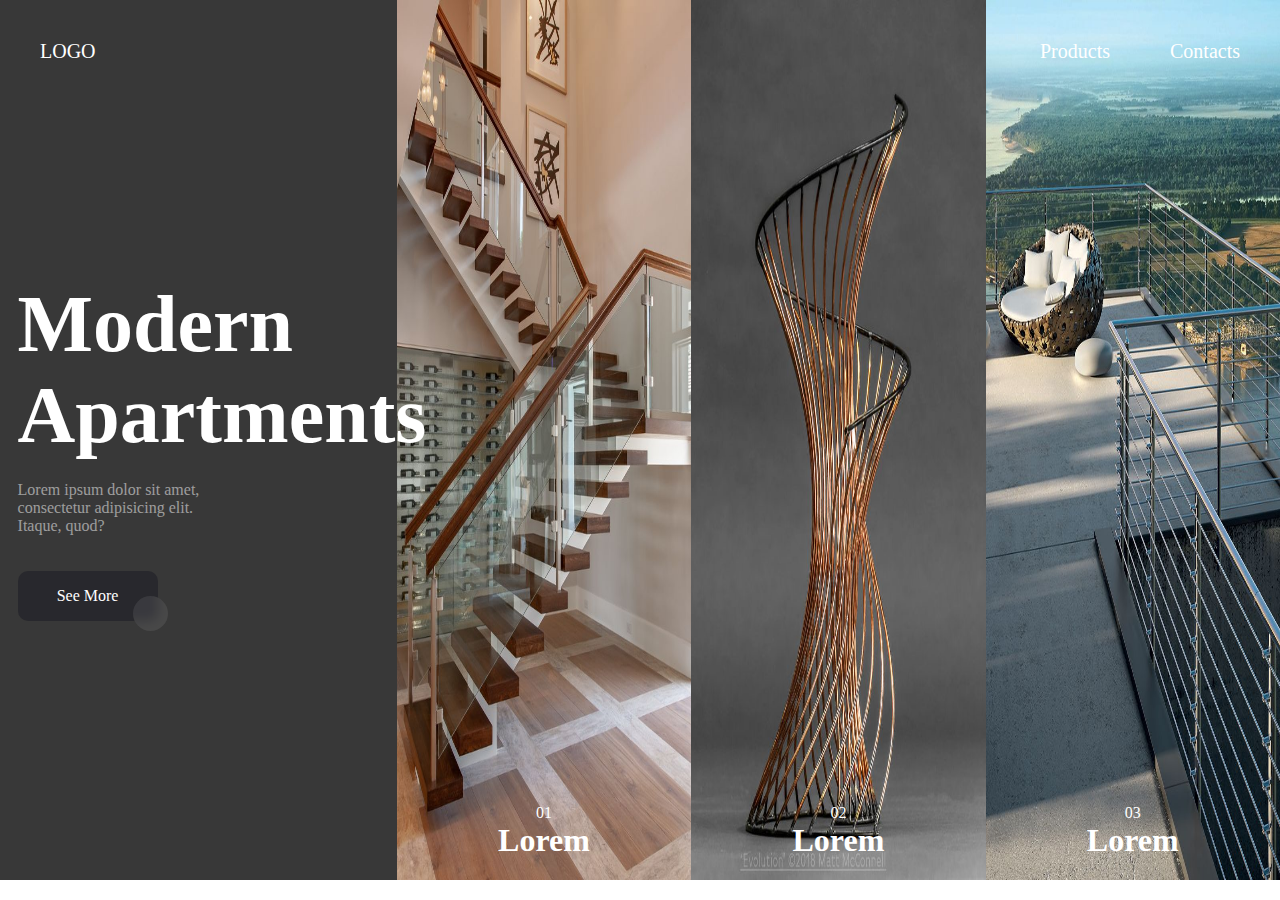
==== index.html @ 2d9adb3d "sadasd" ====
<!DOCTYPE html>
<html lang="en">
  <head>
    <meta charset="UTF-8" />
    <meta name="viewport" content="width=device-width, initial-scale=1.0" />
    <link rel="stylesheet" href="css/index.css" />
    <link rel="stylesheet" href="css/indexOptimized.css">
    <title>Document</title>
  </head>
  <body>
    <div class="wrapper">
      <nav>
        <ul>
          <div>
            <a href="index.html">LOGO</a>
          </div>
          <div>
            <li><a href="products.html">Products</a></li>
            <li><a href="contacts.html">Contacts</a></li>
          </div>
        </ul>
      </nav>
      <section class="TextAndButton">
        <h1>Modern Apartments</h1>
        <p>
          Lorem ipsum dolor sit amet, consectetur adipisicing elit. Itaque,
          quod?
        </p>
        <br />
        <br />
        <button><a href="products.html">See More</a></button>
      </section>
      <div class="wrapperGrid">
        <!-- <div class="TextANdButton">adasdsaasdasdasdasdasdasdasdasdsa</div> -->
        <div class="welcomePartMain"></div>
        <div class="welcomePart">
          <img src="images/Main Pages/Home decor Modern piller ideas - free interior decoration ideas.jpeg" alt="" />
          <div class="Info">
            <p>01</p>
            <h1>Lorem</h1>
          </div>
        </div>
        <div class="welcomePart">
          <img src="images/Main Pages/Sculpture — McConnell Studios.jpeg" alt="" />
          <div class="Info">
            <p>02</p>
            <h1>Lorem</h1>
          </div>
        </div>
        <div class="welcomePart">
          <img src="images/Main Pages/Stainless Railing _ Round Bars.jpeg" alt="" />
          <div class="Info">
            <p>03</p>
            <h1>Lorem</h1>
          </div>
        </div>
      </div>
    </div>
  </body>
</html>
---- css/index.css ----
/* Colors */
:root {
  --main-color: rgb(56, 56, 56);
}
*,
*::before,
::after {
  box-sizing: border-box;
  margin: 0;
  padding: 0;
}
.wrapper {
  position: relative;
}
.TextAndButton {
  position: absolute;
  top: 50%;
  left: 17%;
  transform: translate(-50%, -50%);
  z-index: 3;
  width: 400px;
}
.TextAndButton h1 {
  width: 550px;
  font-size: 80px;
  color: white;
}
.TextAndButton p {
  width: 200px;
  color: rgba(255, 255, 255, 0.521);
  margin-top: 20px;
}
.TextAndButton a {
  color: white;
  text-decoration: none;
}
.wrapper nav {
  position: absolute;
  width: 100%;
  z-index: 3;
}

.wrapper nav ul {
  display: flex;
  justify-content: space-between;
  padding: 40px;
  font-size: 20px;
  list-style: none;
}
.wrapper nav ul div {
  display: flex;
}
.wrapper nav ul div:nth-child(2) {
  display: flex;
  justify-content: space-between;
  width: 200px;
}
.wrapper nav ul div a {
  color: white;
  text-decoration: none;
}
.wrapperGrid {
  height: 100vh;
  display: grid;
  grid-template-columns: 31% 23% 23% 23%;
}
.wrapper .welcomePartMain {
  background-color: var(--main-color);
}
.welcomePart {
  transition: 500ms;
}
.welcomePart .Info {
  margin-top: -80px;
  color: white;
  display: flex;
  flex-direction: column;
  align-items: center;
}
.wrapper .welcomePart img {
  width: 100%;
  height: 100%;
}
.welcomePart:hover {
  opacity: 0.9;
  transition: 500ms;
}
/* CSS */
button {
  all: unset;
  width: 100px;
  height: 30px;
  font-size: 16px;
  background: transparent;
  border: none;
  position: relative;
  color: #f0f0f0;
  cursor: pointer;
  z-index: 1;
  padding: 10px 20px;
  display: flex;
  align-items: center;
  justify-content: center;
  white-space: nowrap;
  user-select: none;
  -webkit-user-select: none;
  touch-action: manipulation;
}

button::after,
button::before {
  content: "";
  position: absolute;
  bottom: 0;
  right: 0;
  z-index: -99999;
  transition: all 0.4s;
}

button::before {
  transform: translate(0%, 0%);
  width: 100%;
  height: 100%;
  background: #28282d;
  border-radius: 10px;
}

button::after {
  transform: translate(10px, 10px);
  width: 35px;
  height: 35px;
  background: #ffffff15;
  backdrop-filter: blur(5px);
  -webkit-backdrop-filter: blur(5px);
  border-radius: 50px;
}

button:hover::before {
  transform: translate(5%, 20%);
  width: 110%;
  height: 110%;
}

button:hover::after {
  border-radius: 10px;
  transform: translate(0, 0);
  width: 100%;
  height: 100%;
}

button:active::after {
  transition: 0s;
  transform: translate(0, 5%);
}
---- css/indexOptimized.css ----
/* Media Query для маленьких экранов (мобильные устройства) до 750px */
@media only screen and (max-width: 750px) {
    .wrapperGrid {
        display: block;
    }

    .welcomePart,
    .welcomePartMain {
        width: 100%;
        height: 100vh;
        margin-bottom: 20px;
    }

    .TextAndButton {
        left: 50%;
        transform: translateX(-50%);
        width: 80%;
        text-align: center;
    }

    .TextAndButton h1 {
        font-size: 40px;
        width: auto;
    }

    .TextAndButton p {
        width: 100%;
    }

    .wrapper nav ul {
        padding: 20px;
        font-size: 16px;
    }

    .welcomePart {
        display: block;
    }
}

/* Media Query для остальных экранов (планшеты, десктопы) от 751px */
@media only screen and (min-width: 751px) {

    .welcomePart,
    .welcomePartMain {
        width: 100%;
        height: auto;
        margin-bottom: 20px;
    }

    .TextAndButton {
        left: 17%;
        transform: translate(-50%, -50%);
        width: 400px;
        text-align: left;
    }

    .TextAndButton h1 {
        font-size: 80px;
        width: 550px;
    }

    .TextAndButton p {
        width: 200px;
    }

    .wrapper nav ul {
        padding: 40px;
        font-size: 20px;
    }

    .welcomePart {
        display: block;
    }
}
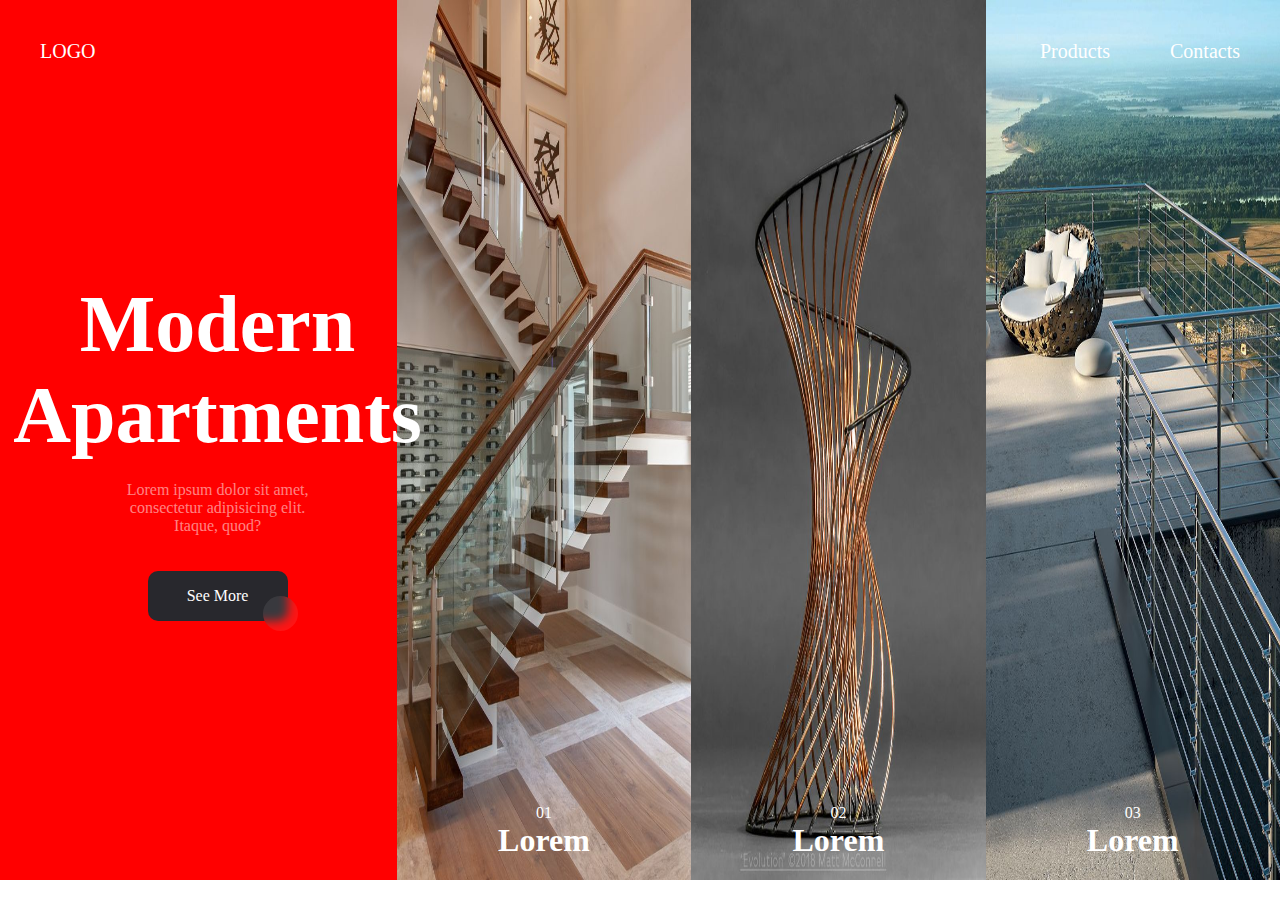
==== commit ba312a62: "newUP" ====
--- a/index.html
+++ b/index.html
@@ -31,7 +31,6 @@
         <button><a href="products.html">See More</a></button>
       </section>
       <div class="wrapperGrid">
-        <!-- <div class="TextANdButton">adasdsaasdasdasdasdasdasdasdasdsa</div> -->
         <div class="welcomePartMain"></div>
         <div class="welcomePart">
           <img src="images/Main Pages/Home decor Modern piller ideas - free interior decoration ideas.jpeg" alt="" />
--- a/css/index.css
+++ b/css/index.css
@@ -15,18 +15,23 @@
 .TextAndButton {
   position: absolute;
   top: 50%;
-  left: 17%;
+  left: 17px;
   transform: translate(-50%, -50%);
+  display: flex;
+  flex-direction: column;
+  align-items: center;
   z-index: 3;
-  width: 400px;
+  /* width:600px; */
 }
 .TextAndButton h1 {
   width: 550px;
+  text-align: center;
   font-size: 80px;
   color: white;
 }
 .TextAndButton p {
-  width: 200px;
+  text-align: center;
+  width:550px;
   color: rgba(255, 255, 255, 0.521);
   margin-top: 20px;
 }
@@ -65,7 +70,7 @@
   grid-template-columns: 31% 23% 23% 23%;
 }
 .wrapper .welcomePartMain {
-  background-color: var(--main-color);
+  background-color: red;
 }
 .welcomePart {
   transition: 500ms;
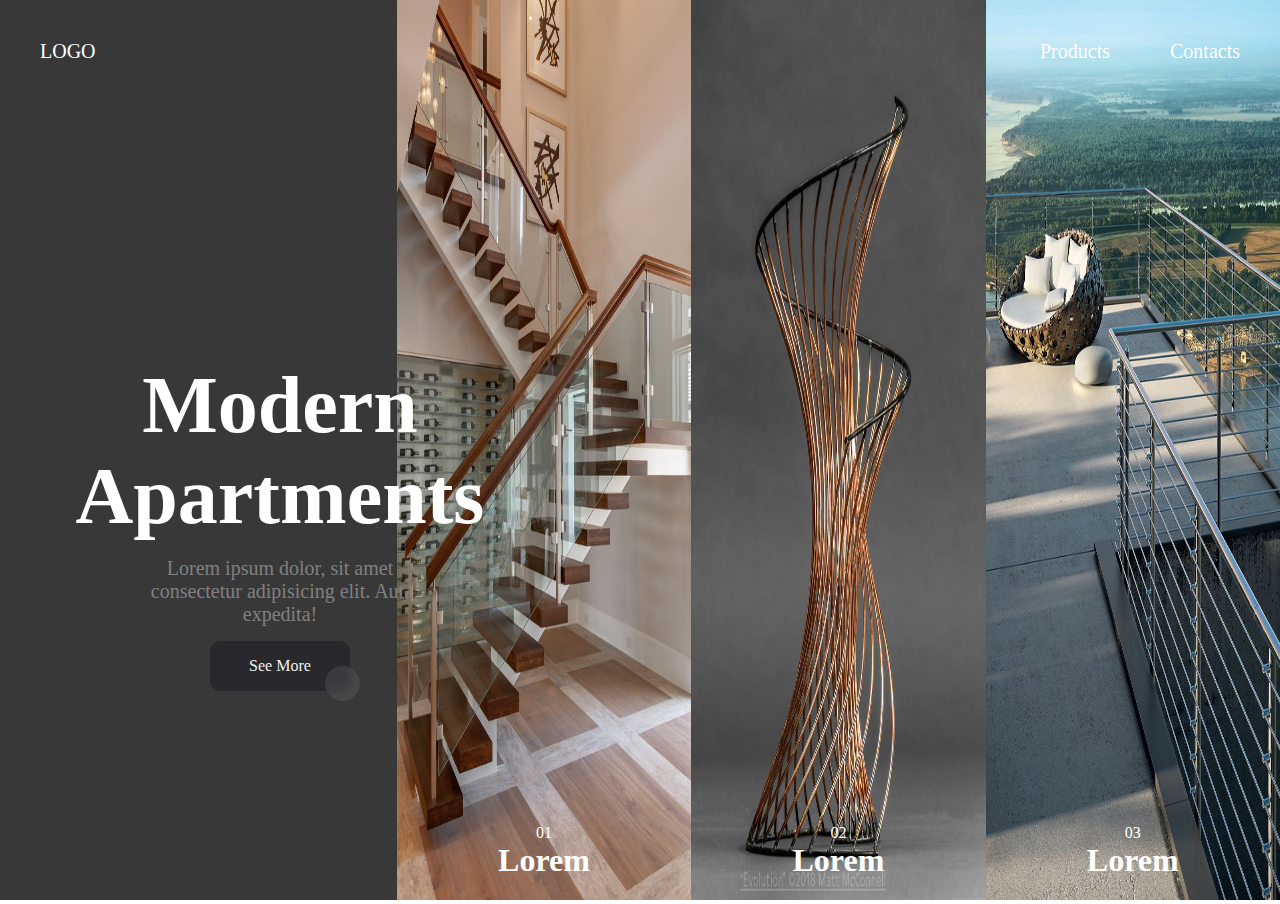
==== commit 7e2282b0: "имсчичмсичс" ====
--- a/index.html
+++ b/index.html
@@ -20,16 +20,11 @@
           </div>
         </ul>
       </nav>
-      <section class="TextAndButton">
-        <h1>Modern Apartments</h1>
-        <p>
-          Lorem ipsum dolor sit amet, consectetur adipisicing elit. Itaque,
-          quod?
-        </p>
-        <br />
-        <br />
-        <button><a href="products.html">See More</a></button>
-      </section>
+      <div class="TextAbout">
+        <div><h1>Modern Apartments</h1></div>
+        <div><p>Lorem ipsum dolor, sit amet consectetur adipisicing elit. Aut, expedita!</p></div>
+        <div><button>See More</button></div>
+      </div>
       <div class="wrapperGrid">
         <div class="welcomePartMain"></div>
         <div class="welcomePart">
--- a/css/index.css
+++ b/css/index.css
@@ -12,39 +12,34 @@
 .wrapper {
   position: relative;
 }
-.TextAndButton {
-  position: absolute;
-  top: 50%;
-  left: 17px;
-  transform: translate(-50%, -50%);
-  display: flex;
-  flex-direction: column;
-  align-items: center;
-  z-index: 3;
-  /* width:600px; */
-}
-.TextAndButton h1 {
-  width: 550px;
-  text-align: center;
-  font-size: 80px;
-  color: white;
-}
-.TextAndButton p {
-  text-align: center;
-  width:550px;
-  color: rgba(255, 255, 255, 0.521);
-  margin-top: 20px;
-}
-.TextAndButton a {
-  color: white;
-  text-decoration: none;
-}
 .wrapper nav {
   position: absolute;
   width: 100%;
   z-index: 3;
 }
+.TextAbout{
+  position: absolute;
+  text-align: center;
+  top: 40%;
+  left: 30px;
+  display: flex;
+  flex-direction: column;
+  align-items: center;
+  gap: 15px;
+  width: 500px;
+  z-index: 3;
+}
+.TextAbout h1{
+  font-size: 80px;
+  width: 500px;
+  color: white;
+}
+.TextAbout p{
 
+  font-size: 20px;
+  width: 300px;
+    color: gray;
+}
 .wrapper nav ul {
   display: flex;
   justify-content: space-between;
@@ -70,7 +65,7 @@
   grid-template-columns: 31% 23% 23% 23%;
 }
 .wrapper .welcomePartMain {
-  background-color: red;
+  background-color: var(--main-color)
 }
 .welcomePart {
   transition: 500ms;
--- a/css/indexOptimized.css
+++ b/css/indexOptimized.css
@@ -3,72 +3,59 @@
     .wrapperGrid {
         display: block;
     }
-
     .welcomePart,
     .welcomePartMain {
         width: 100%;
         height: 100vh;
         margin-bottom: 20px;
     }
-
-    .TextAndButton {
-        left: 50%;
-        transform: translateX(-50%);
-        width: 80%;
-        text-align: center;
-    }
-
-    .TextAndButton h1 {
-        font-size: 40px;
-        width: auto;
-    }
-
-    .TextAndButton p {
-        width: 100%;
-    }
-
     .wrapper nav ul {
         padding: 20px;
         font-size: 16px;
     }
-
     .welcomePart {
         display: block;
     }
 }
 
 /* Media Query для остальных экранов (планшеты, десктопы) от 751px */
-@media only screen and (min-width: 751px) {
-
+@media only screen and (min-width: 751px) and (max-width:1024px) {
     .welcomePart,
     .welcomePartMain {
         width: 100%;
-        height: auto;
+        height: 100vh;
         margin-bottom: 20px;
     }
-
-    .TextAndButton {
-        left: 17%;
-        transform: translate(-50%, -50%);
-        width: 400px;
-        text-align: left;
-    }
-
-    .TextAndButton h1 {
-        font-size: 80px;
-        width: 550px;
-    }
-
-    .TextAndButton p {
-        width: 200px;
-    }
-
     .wrapper nav ul {
         padding: 40px;
         font-size: 20px;
     }
-
     .welcomePart {
         display: block;
     }
+        .TextAbout {
+            position: absolute;
+            text-align: center;
+            top: 35%;
+            left: 10px;
+            display: flex;
+            flex-direction: column;
+            align-items: center;
+            gap: 15px;
+            width: 300px;
+            z-index: 3;
+        }
+    
+        .TextAbout h1 {
+            font-size: 50px;
+            width: 300px;
+            color: white;
+        }
+    
+        .TextAbout p {
+    
+            font-size: 20px;
+            width: 300px;
+            color: gray;
+        }
 }